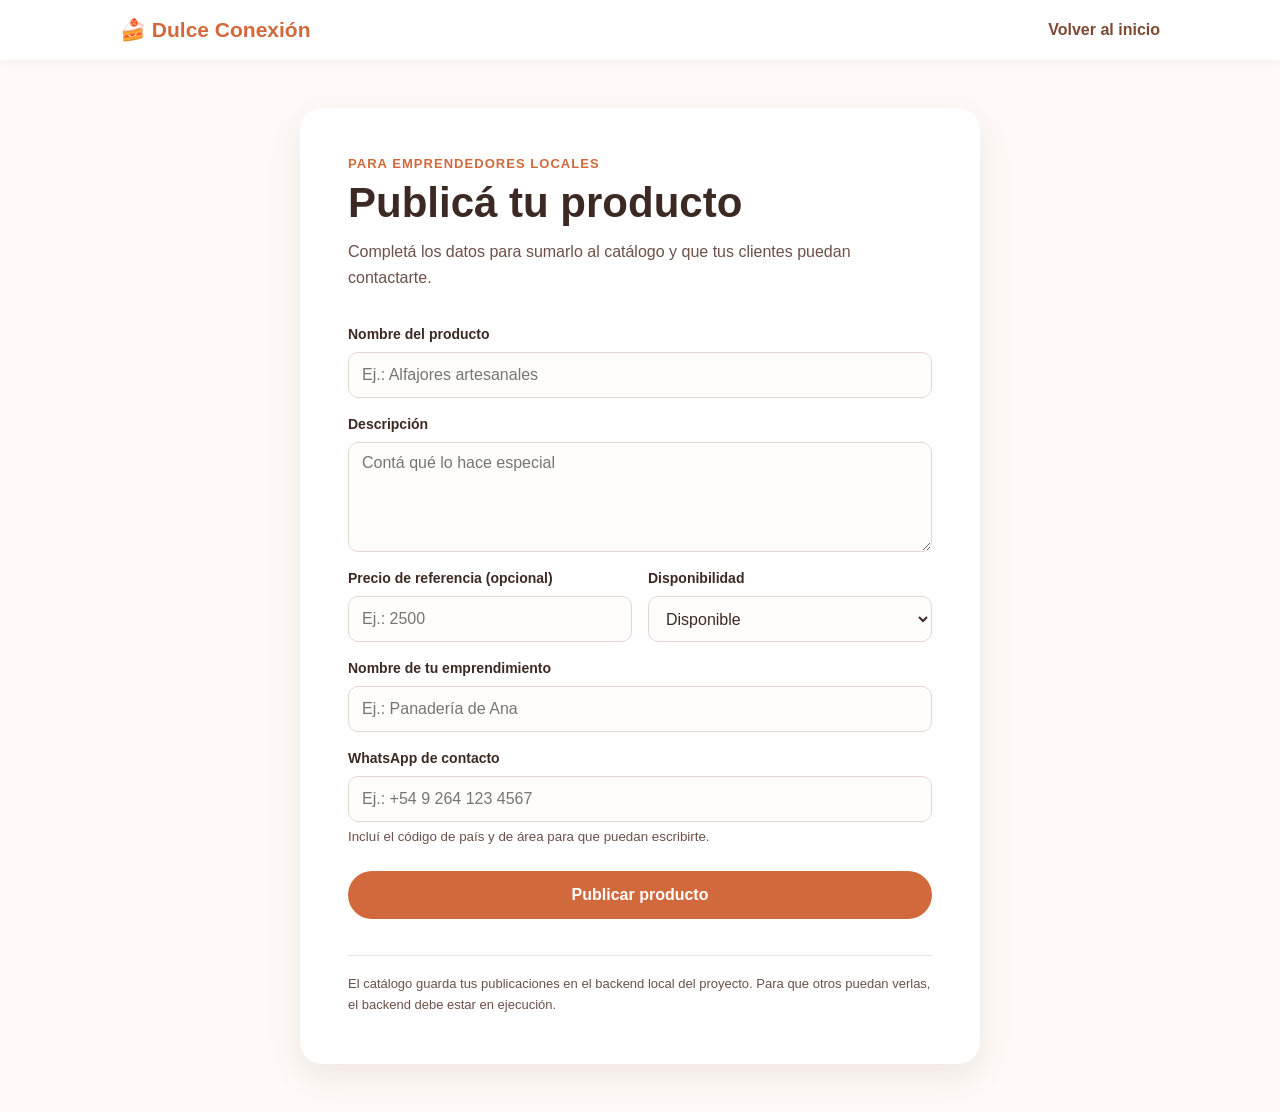
==== ayuda_cliente/publicar_productos.html @ 6449cdce "boton publicar producto conectardo con el backend" ====
<!DOCTYPE html>
<html lang="es">
<head>
    <meta charset="UTF-8">
    <meta name="viewport" content="width=device-width, initial-scale=1.0">
    <meta name="description" content="Publicá un producto artesanal en Dulce Conexión.">
    <title>Publicar un producto | Dulce Conexión</title>
    <link rel="stylesheet" href="publicar_productos.css">
</head>
<body>
    <header class="encabezado">
        <a class="marca" href="../index.html">🍰 Dulce Conexión</a>
        <a class="volver" href="../index.html">Volver al inicio</a>
    </header>

    <main class="contenedor">
        <section class="panel">
            <p class="sobrelinea">Para emprendedores locales</p>
            <h1>Publicá tu producto</h1>
            <p class="introduccion">Completá los datos para sumarlo al catálogo y que tus clientes puedan contactarte.</p>

            <form id="formulario-producto">
                <label for="titulo">Nombre del producto</label>
                <input id="titulo" name="titulo" type="text" maxlength="100" placeholder="Ej.: Alfajores artesanales" required>

                <label for="descripcion">Descripción</label>
                <textarea id="descripcion" name="descripcion" rows="4" maxlength="500" placeholder="Contá qué lo hace especial" required></textarea>

                <div class="fila">
                    <div class="campo">
                        <label for="precioReferencia">Precio de referencia (opcional)</label>
                        <input id="precioReferencia" name="precioReferencia" type="number" min="0" step="0.01" placeholder="Ej.: 2500">
                    </div>
                    <div class="campo">
                        <label for="estado">Disponibilidad</label>
                        <select id="estado" name="estado" required>
                            <option value="DISPONIBLE">Disponible</option>
                            <option value="POCAS_UNIDADES">Pocas unidades</option>
                            <option value="AGOTADO">Agotado</option>
                        </select>
                    </div>
                </div>

                <label for="emprendimiento">Nombre de tu emprendimiento</label>
                <input id="emprendimiento" name="emprendimiento" type="text" maxlength="100" placeholder="Ej.: Panadería de Ana" required>

                <label for="whatsappNumber">WhatsApp de contacto</label>
                <input id="whatsappNumber" name="whatsappNumber" type="tel" inputmode="tel" minlength="8" maxlength="24" placeholder="Ej.: +54 9 264 123 4567" aria-describedby="ayuda-whatsapp" required>
                <small id="ayuda-whatsapp">Incluí el código de país y de área para que puedan escribirte.</small>

                <button id="boton-publicar" type="submit">Publicar producto</button>
                <p id="estado-formulario" class="mensaje" role="status" aria-live="polite"></p>
                <a id="enlace-catalogo" class="enlace-catalogo" href="../index.html#productos" hidden>Ver el producto en el catálogo</a>
            </form>

            <p class="nota">El catálogo guarda tus publicaciones en el backend local del proyecto. Para que otros puedan verlas, el backend debe estar en ejecución.</p>
        </section>
    </main>

    <script src="publicar_productos.js"></script>
</body>
</html>
---- ayuda_cliente/publicar_productos.css ----
* {
    box-sizing: border-box;
}

body {
    margin: 0;
    min-height: 100vh;
    background: #fffaf7;
    color: #3d2923;
    font-family: "Poppins", Arial, sans-serif;
}

.encabezado {
    display: flex;
    align-items: center;
    justify-content: space-between;
    gap: 16px;
    padding: 18px max(6%, calc((100% - 1040px) / 2));
    background: #fff;
    box-shadow: 0 2px 10px rgba(0, 0, 0, 0.05);
}

.marca {
    color: #d2693c;
    font-size: 21px;
    font-weight: 700;
    text-decoration: none;
}

.volver {
    color: #7d4932;
    font-weight: 600;
    text-decoration: none;
}

.volver:hover,
.enlace-catalogo:hover {
    text-decoration: underline;
}

.contenedor {
    padding: 48px 18px;
}

.panel {
    width: min(100%, 680px);
    margin: 0 auto;
    padding: clamp(24px, 5vw, 48px);
    border-radius: 22px;
    background: #fff;
    box-shadow: 0 12px 36px rgba(61, 41, 35, 0.09);
}

.sobrelinea {
    margin: 0 0 8px;
    color: #d2693c;
    font-size: 13px;
    font-weight: 700;
    letter-spacing: 0.08em;
    text-transform: uppercase;
}

h1 {
    margin: 0;
    font-size: clamp(30px, 5vw, 42px);
}

.introduccion {
    margin: 12px 0 28px;
    color: #6b5149;
    line-height: 1.6;
}

form {
    display: grid;
    gap: 10px;
}

label {
    margin-top: 8px;
    font-size: 14px;
    font-weight: 700;
}

input,
textarea,
select {
    width: 100%;
    min-height: 46px;
    padding: 11px 13px;
    border: 1px solid #e6d8d0;
    border-radius: 10px;
    background: #fffdfc;
    color: inherit;
    font: inherit;
}

textarea {
    min-height: 110px;
    resize: vertical;
}

input:focus,
textarea:focus,
select:focus {
    border-color: #d2693c;
    outline: 3px solid rgba(210, 105, 60, 0.16);
}

.fila {
    display: grid;
    grid-template-columns: 1fr 1fr;
    gap: 16px;
}

.campo {
    display: grid;
    align-content: start;
    gap: 10px;
}

small {
    margin-top: -5px;
    color: #6b5149;
    line-height: 1.5;
}

form button {
    min-height: 48px;
    margin-top: 14px;
    border: 0;
    border-radius: 24px;
    background: #d2693c;
    color: #fff;
    cursor: pointer;
    font: inherit;
    font-weight: 700;
}

form button:hover {
    background: #b8522c;
}

form button:disabled {
    cursor: wait;
    opacity: 0.7;
}

.mensaje {
    margin: 2px 0 0;
    line-height: 1.5;
}

.mensaje--error {
    color: #a43125;
}

.mensaje--exito {
    color: #287a43;
}

.enlace-catalogo {
    color: #a44825;
    font-weight: 700;
}

.nota {
    margin: 24px 0 0;
    padding-top: 18px;
    border-top: 1px solid #f0e4dd;
    color: #6b5149;
    font-size: 13px;
    line-height: 1.6;
}

@media (max-width: 560px) {
    .encabezado {
        padding: 16px 18px;
    }

    .marca {
        font-size: 18px;
    }

    .fila {
        grid-template-columns: 1fr;
        gap: 10px;
    }
}
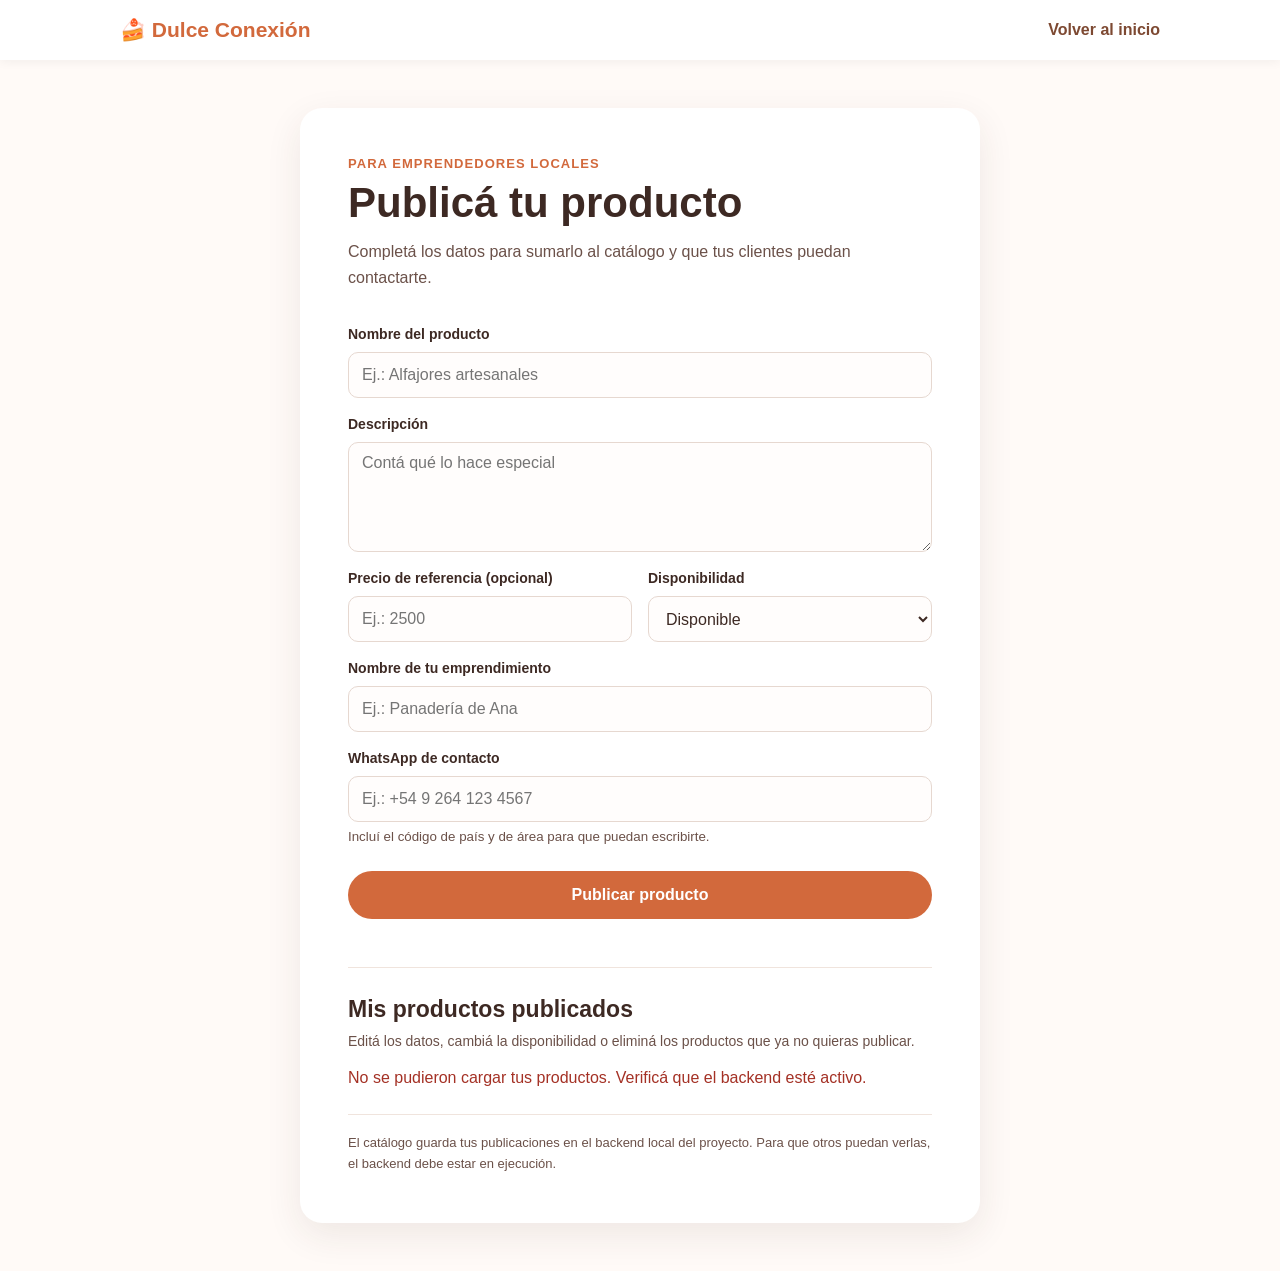
==== commit 9fb9415e: "podeds eliminar prductos" ====
--- a/ayuda_cliente/publicar_productos.html
+++ b/ayuda_cliente/publicar_productos.html
@@ -49,9 +49,17 @@
                 <small id="ayuda-whatsapp">Incluí el código de país y de área para que puedan escribirte.</small>
 
                 <button id="boton-publicar" type="submit">Publicar producto</button>
+                <button id="boton-cancelar-edicion" class="boton-cancelar" type="button" hidden>Cancelar edición</button>
                 <p id="estado-formulario" class="mensaje" role="status" aria-live="polite"></p>
                 <a id="enlace-catalogo" class="enlace-catalogo" href="../index.html#productos" hidden>Ver el producto en el catálogo</a>
             </form>
+
+            <section class="gestion-productos" aria-labelledby="titulo-gestion">
+                <h2 id="titulo-gestion">Mis productos publicados</h2>
+                <p class="gestion-ayuda">Editá los datos, cambiá la disponibilidad o eliminá los productos que ya no quieras publicar.</p>
+                <p id="estado-gestion" class="mensaje" role="status" aria-live="polite"></p>
+                <div id="lista-productos" class="lista-productos"></div>
+            </section>
 
             <p class="nota">El catálogo guarda tus publicaciones en el backend local del proyecto. Para que otros puedan verlas, el backend debe estar en ejecución.</p>
         </section>
--- a/ayuda_cliente/publicar_productos.css
+++ b/ayuda_cliente/publicar_productos.css
@@ -146,6 +146,17 @@
     opacity: 0.7;
 }
 
+.boton-cancelar {
+    margin-top: 0;
+    border: 1px solid #d2693c;
+    background: #fff;
+    color: #a44825;
+}
+
+.boton-cancelar:hover {
+    background: #fff1e8;
+}
+
 .mensaje {
     margin: 2px 0 0;
     line-height: 1.5;
@@ -162,6 +173,109 @@
 .enlace-catalogo {
     color: #a44825;
     font-weight: 700;
+}
+
+.gestion-productos {
+    margin-top: 36px;
+    padding-top: 28px;
+    border-top: 1px solid #f0e4dd;
+}
+
+.gestion-productos h2 {
+    margin: 0;
+    font-size: 23px;
+}
+
+.gestion-ayuda {
+    margin: 8px 0 14px;
+    color: #6b5149;
+    font-size: 14px;
+    line-height: 1.5;
+}
+
+.lista-productos {
+    display: grid;
+    gap: 12px;
+}
+
+.producto-admin {
+    display: flex;
+    align-items: center;
+    justify-content: space-between;
+    gap: 16px;
+    padding: 16px;
+    border: 1px solid #f0e4dd;
+    border-radius: 14px;
+    background: #fffdfc;
+}
+
+.producto-admin-info {
+    min-width: 0;
+}
+
+.producto-admin-info h3 {
+    margin: 0;
+    overflow-wrap: anywhere;
+    font-size: 16px;
+}
+
+.producto-admin-info p {
+    margin: 5px 0 0;
+    overflow-wrap: anywhere;
+    color: #6b5149;
+    font-size: 13px;
+    line-height: 1.5;
+}
+
+.producto-admin-estado {
+    font-weight: 700;
+}
+
+.producto-admin-estado--agotado {
+    color: #a43125;
+}
+
+.producto-admin-acciones {
+    display: flex;
+    flex: 0 0 auto;
+    flex-wrap: wrap;
+    gap: 8px;
+}
+
+.producto-admin-acciones button {
+    min-height: 38px;
+    margin: 0;
+    padding: 8px 12px;
+    border: 1px solid #d2693c;
+    border-radius: 20px;
+    background: #fff;
+    color: #a44825;
+    cursor: pointer;
+    font: inherit;
+    font-size: 13px;
+    font-weight: 700;
+}
+
+.producto-admin-acciones button:hover {
+    background: #fff1e8;
+}
+
+.producto-admin-acciones button[data-accion="estado"] {
+    border-color: #3ca65c;
+    color: #287a43;
+}
+
+.producto-admin-acciones button[data-accion="estado"]:hover {
+    background: #eff9f1;
+}
+
+.producto-admin-acciones button[data-accion="eliminar"] {
+    border-color: #a43125;
+    color: #a43125;
+}
+
+.producto-admin-acciones button[data-accion="eliminar"]:hover {
+    background: #fff0ed;
 }
 
 .nota {
@@ -186,4 +300,9 @@
         grid-template-columns: 1fr;
         gap: 10px;
     }
-}
+
+    .producto-admin {
+        align-items: flex-start;
+        flex-direction: column;
+    }
+}
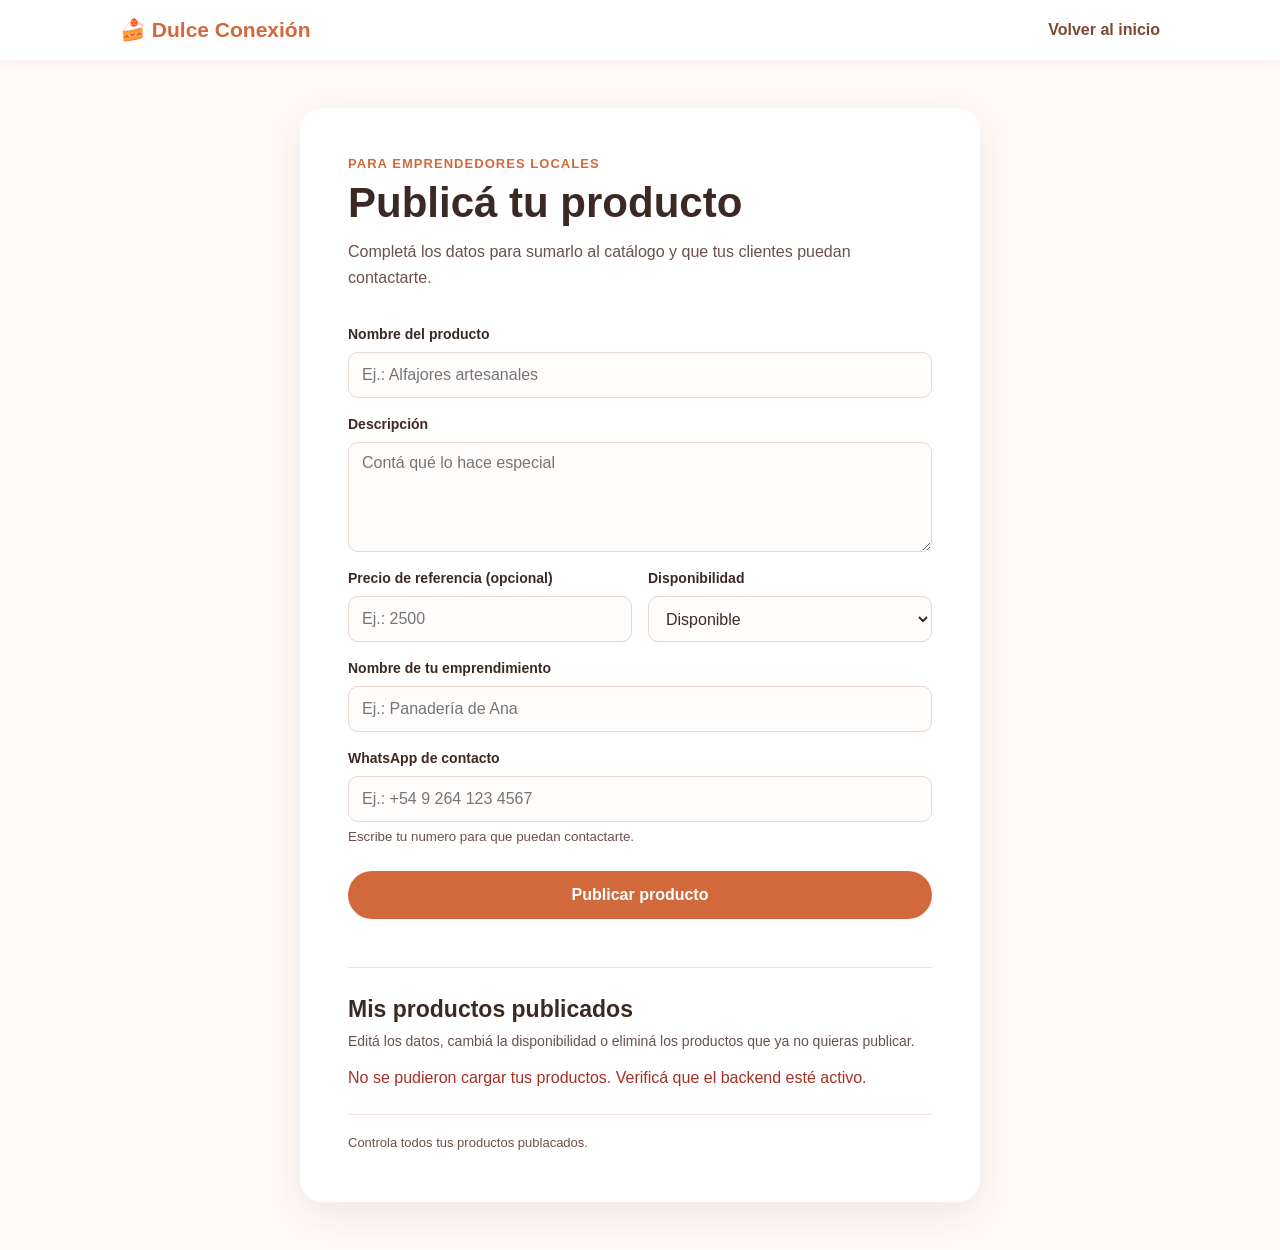
==== commit 10faa36e: "cambios" ====
--- a/ayuda_cliente/publicar_productos.html
+++ b/ayuda_cliente/publicar_productos.html
@@ -46,7 +46,7 @@
 
                 <label for="whatsappNumber">WhatsApp de contacto</label>
                 <input id="whatsappNumber" name="whatsappNumber" type="tel" inputmode="tel" minlength="8" maxlength="24" placeholder="Ej.: +54 9 264 123 4567" aria-describedby="ayuda-whatsapp" required>
-                <small id="ayuda-whatsapp">Incluí el código de país y de área para que puedan escribirte.</small>
+                <small id="ayuda-whatsapp">Escribe tu numero para que puedan contactarte.</small>
 
                 <button id="boton-publicar" type="submit">Publicar producto</button>
                 <button id="boton-cancelar-edicion" class="boton-cancelar" type="button" hidden>Cancelar edición</button>
@@ -61,7 +61,7 @@
                 <div id="lista-productos" class="lista-productos"></div>
             </section>
 
-            <p class="nota">El catálogo guarda tus publicaciones en el backend local del proyecto. Para que otros puedan verlas, el backend debe estar en ejecución.</p>
+            <p class="nota">Controla todos tus productos publacados.</p>
         </section>
     </main>
 
